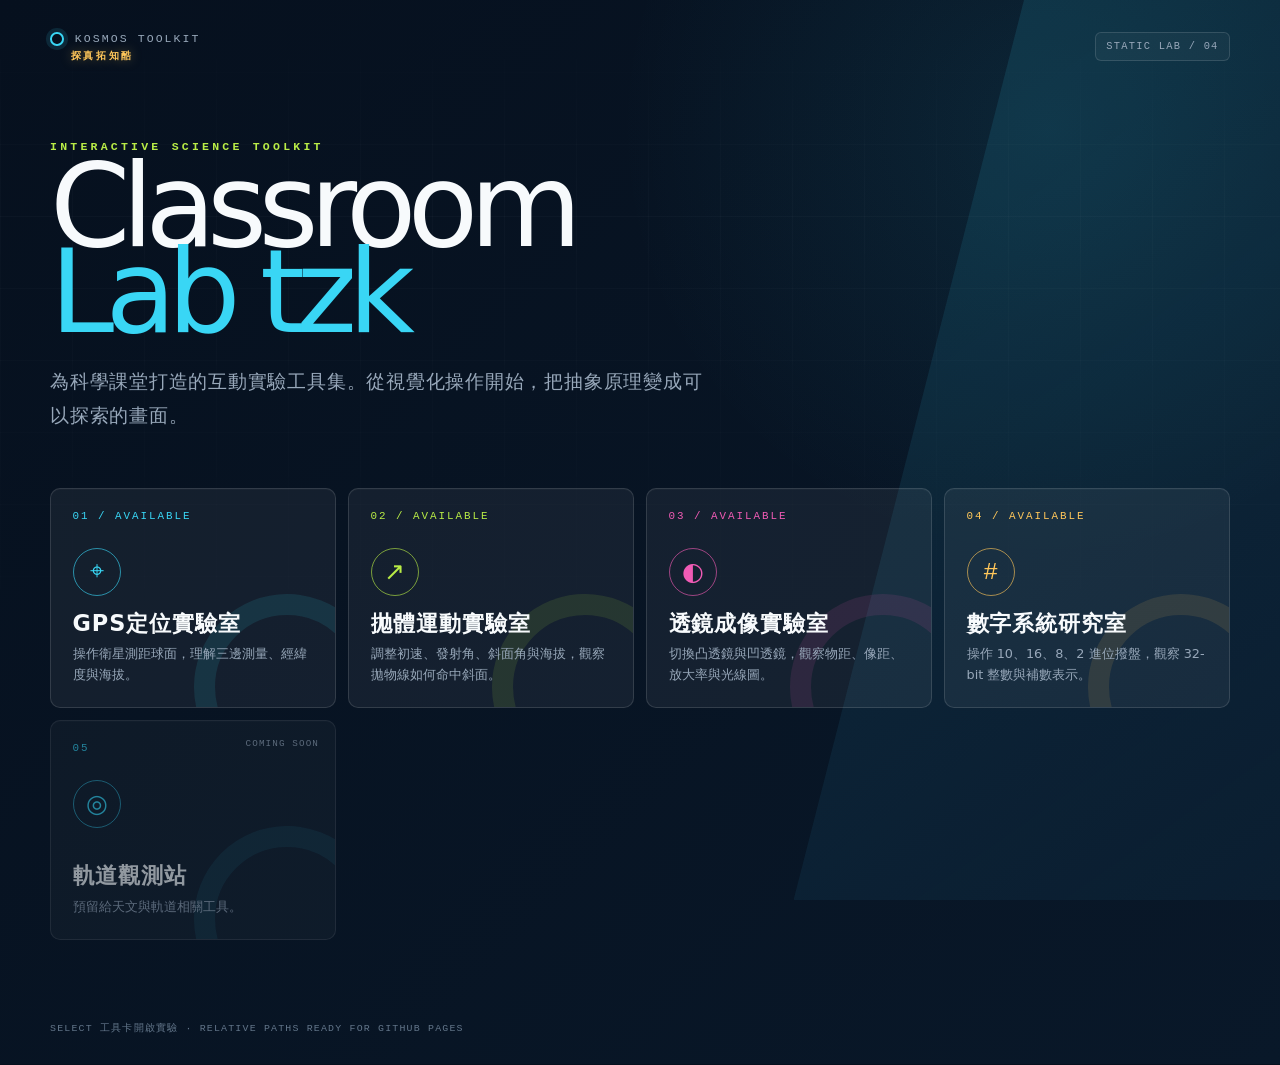
==== index.html @ 34e05690 "Refine lab interfaces and add MIT license" ====
<!doctype html>
<html lang="zh-Hant-TW">
<head>
    <meta charset="utf-8">
    <meta name="viewport" content="width=device-width, initial-scale=1">
    <meta name="description" content="為科學課堂打造的互動實驗工具集。">
    <meta name="theme-color" content="#06101e">
    <title>Classroom Lab tzk</title>
    <link rel="stylesheet" href="./assets/css/shared.css">
    <link rel="stylesheet" href="./assets/css/home.css">
</head>
<body>
    <div class="home-shell">
        <header class="home-header">
            <div class="home-brand" aria-label="Kosmos Toolkit，探真拓知酷">
                <div class="brand-mark">Kosmos Toolkit</div>
                <p class="brand-tagline">探真拓知酷</p>
            </div>
            <span class="version-pill">STATIC LAB / 04</span>
        </header>

        <main class="home-main">
            <section class="hero" aria-labelledby="site-title">
                <p class="eyebrow">Interactive science toolkit</p>
                <h1 class="hero-title" id="site-title">Classroom<span>Lab tzk</span></h1>
                <p class="hero-copy">為科學課堂打造的互動實驗工具集。從視覺化操作開始，把抽象原理變成可以探索的畫面。</p>
            </section>

            <section class="tool-grid" aria-label="工具列表">
                <a class="tool-card tool-card--cyan" href="./gps_3d/gps_3d.html">
                    <span class="tool-number">01 / AVAILABLE</span>
                    <span class="tool-icon" aria-hidden="true">⌖</span>
                    <h2>GPS定位實驗室</h2>
                    <p>操作衛星測距球面，理解三邊測量、經緯度與海拔。</p>
                </a>

                <a class="tool-card tool-card--lime" href="./projectilemotion/projectilemotion.html">
                    <span class="tool-number">02 / AVAILABLE</span>
                    <span class="tool-icon" aria-hidden="true">↗</span>
                    <h2>拋體運動實驗室</h2>
                    <p>調整初速、發射角、斜面角與海拔，觀察拋物線如何命中斜面。</p>
                </a>

                <a class="tool-card tool-card--magenta" href="./lens/lens.html">
                    <span class="tool-number">03 / AVAILABLE</span>
                    <span class="tool-icon" aria-hidden="true">◐</span>
                    <h2>透鏡成像實驗室</h2>
                    <p>切換凸透鏡與凹透鏡，觀察物距、像距、放大率與光線圖。</p>
                </a>

                <a class="tool-card tool-card--amber" href="./son/son.html">
                    <span class="tool-number">04 / AVAILABLE</span>
                    <span class="tool-icon" aria-hidden="true">#</span>
                    <h2>數字系統研究室</h2>
                    <p>操作 10、16、8、2 進位撥盤，觀察 32-bit 整數與補數表示。</p>
                </a>

                <article class="tool-card tool-card--cyan tool-card--soon" aria-disabled="true">
                    <span class="tool-number">05</span>
                    <span class="soon-label">COMING SOON</span>
                    <span class="tool-icon" aria-hidden="true">◎</span>
                    <h2>軌道觀測站</h2>
                    <p>預留給天文與軌道相關工具。</p>
                </article>
            </section>
        </main>

        <footer class="home-footer">SELECT 工具卡開啟實驗 · RELATIVE PATHS READY FOR GITHUB PAGES</footer>
    </div>
</body>
</html>
---- assets/css/shared.css ----
:root {
    color-scheme: dark;
    --ink-950: #06101e;
    --ink-900: #091829;
    --ink-850: #0d2035;
    --ink-800: #122942;
    --panel: rgba(255, 255, 255, 0.055);
    --panel-strong: rgba(255, 255, 255, 0.09);
    --line: rgba(255, 255, 255, 0.13);
    --line-soft: rgba(255, 255, 255, 0.07);
    --text: #f7fafc;
    --muted: #98a8ba;
    --cyan: #39d6f5;
    --lime: #b9ec46;
    --magenta: #f05bb5;
    --amber: #ffc75a;
    --danger: #ff6b7a;
    --success: #62e6a6;
    --font-sans: "Microsoft JhengHei", "Noto Sans TC", system-ui, -apple-system, BlinkMacSystemFont, sans-serif;
    --font-mono: "Cascadia Code", "SFMono-Regular", Consolas, monospace;
}

* {
    box-sizing: border-box;
}

html {
    min-width: 320px;
    background: var(--ink-950);
}

body {
    margin: 0;
    min-height: 100vh;
    color: var(--text);
    background:
        radial-gradient(circle at 82% 12%, rgba(57, 214, 245, 0.09), transparent 27rem),
        linear-gradient(135deg, var(--ink-950), var(--ink-900));
    font-family: var(--font-sans);
    -webkit-font-smoothing: antialiased;
}

button,
input,
select {
    font: inherit;
}

button,
a {
    -webkit-tap-highlight-color: transparent;
}

a {
    color: inherit;
    text-decoration: none;
}

button {
    color: inherit;
}

:focus-visible {
    outline: 2px solid var(--cyan);
    outline-offset: 3px;
}

.eyebrow {
    margin: 0;
    color: var(--lime);
    font-family: var(--font-mono);
    font-size: 0.72rem;
    font-weight: 700;
    letter-spacing: 0.28em;
    text-transform: uppercase;
}

.brand-mark {
    display: inline-flex;
    align-items: center;
    gap: 0.7rem;
    color: var(--muted);
    font-family: var(--font-mono);
    font-size: 0.72rem;
    letter-spacing: 0.18em;
    text-transform: uppercase;
}

.brand-mark::before {
    width: 0.6rem;
    height: 0.6rem;
    border: 2px solid var(--cyan);
    border-radius: 50%;
    box-shadow: 0 0 0 4px rgba(57, 214, 245, 0.12);
    content: "";
}

.screen-reader-only {
    position: absolute;
    width: 1px;
    height: 1px;
    padding: 0;
    margin: -1px;
    overflow: hidden;
    clip: rect(0, 0, 0, 0);
    white-space: nowrap;
    border: 0;
}

@media (prefers-reduced-motion: reduce) {
    *,
    *::before,
    *::after {
        scroll-behavior: auto !important;
        animation-duration: 0.01ms !important;
        animation-iteration-count: 1 !important;
        transition-duration: 0.01ms !important;
    }
}
---- assets/css/home.css ----
body {
    overflow-x: hidden;
}

.home-shell {
    position: relative;
    display: flex;
    min-height: 100vh;
    flex-direction: column;
    isolation: isolate;
}

.home-shell::before {
    position: fixed;
    z-index: -2;
    top: 0;
    right: -12vw;
    width: 50vw;
    height: 100vh;
    background: linear-gradient(145deg, rgba(57, 214, 245, 0.13), rgba(30, 86, 136, 0.08));
    clip-path: polygon(36% 0, 100% 0, 100% 100%, 0 100%);
    content: "";
}

.home-shell::after {
    position: fixed;
    z-index: -1;
    inset: 0;
    background-image:
        linear-gradient(rgba(255, 255, 255, 0.025) 1px, transparent 1px),
        linear-gradient(90deg, rgba(255, 255, 255, 0.018) 1px, transparent 1px);
    background-size: 72px 72px;
    mask-image: linear-gradient(to bottom, transparent, black 22%, transparent 84%);
    pointer-events: none;
    content: "";
}

.home-header,
.home-main,
.home-footer {
    width: min(1180px, calc(100% - 3rem));
    margin-inline: auto;
}

.home-header {
    display: flex;
    align-items: center;
    justify-content: space-between;
    padding-block: 2rem 1rem;
}

.home-brand {
    display: grid;
    gap: 0.32rem;
}

.brand-tagline {
    margin: 0 0 0 1.3rem;
    color: var(--amber);
    font-size: 0.62rem;
    font-weight: 800;
    letter-spacing: 0.26em;
    line-height: 1;
    text-shadow: 0 0 12px rgba(255, 199, 90, 0.34);
    white-space: nowrap;
}

.version-pill {
    padding: 0.45rem 0.65rem;
    border: 1px solid var(--line);
    border-radius: 6px;
    color: var(--muted);
    background: rgba(255, 255, 255, 0.035);
    font-family: var(--font-mono);
    font-size: 0.65rem;
    letter-spacing: 0.12em;
}

.home-main {
    display: flex;
    flex: 1;
    flex-direction: column;
    justify-content: center;
    padding-block: clamp(2rem, 7vh, 5rem);
}

.hero {
    max-width: 780px;
}

.hero-title {
    margin: 0.65rem 0 0;
    font-size: clamp(4rem, 9vw, 7.35rem);
    font-weight: 500;
    letter-spacing: -0.075em;
    line-height: 0.75;
}

.hero-title span {
    display: block;
    color: var(--cyan);
}

.hero-copy {
    max-width: 42rem;
    margin: 1.8rem 0 0;
    color: var(--muted);
    font-size: clamp(1rem, 1.5vw, 1.22rem);
    letter-spacing: 0.04em;
    line-height: 1.8;
}

.tool-grid {
    display: grid;
    margin-top: clamp(2.25rem, 6vh, 4.4rem);
    grid-template-columns: repeat(4, minmax(0, 1fr));
    gap: 0.75rem;
}

.tool-card {
    position: relative;
    display: flex;
    min-height: 220px;
    padding: 1.35rem;
    overflow: hidden;
    border: 1px solid var(--line);
    border-radius: 10px;
    flex-direction: column;
    background: var(--panel);
    box-shadow: inset 0 1px 0 rgba(255, 255, 255, 0.025);
    transition: border-color 180ms ease, background-color 180ms ease, transform 180ms ease;
}

.tool-card::after {
    position: absolute;
    right: -2.8rem;
    bottom: -4.6rem;
    width: 9rem;
    height: 9rem;
    border: 1.35rem solid color-mix(in srgb, var(--card-accent) 11%, transparent);
    border-radius: 50%;
    content: "";
}

a.tool-card:hover {
    border-color: color-mix(in srgb, var(--card-accent) 62%, white 10%);
    background: rgba(255, 255, 255, 0.085);
    transform: translateY(-4px);
}

.tool-card--cyan {
    --card-accent: var(--cyan);
}

.tool-card--lime {
    --card-accent: var(--lime);
}

.tool-card--magenta {
    --card-accent: var(--magenta);
}

.tool-card--amber {
    --card-accent: var(--amber);
}

.tool-number {
    color: var(--card-accent);
    font-family: var(--font-mono);
    font-size: 0.68rem;
    letter-spacing: 0.18em;
}

.tool-icon {
    display: grid;
    width: 3rem;
    height: 3rem;
    margin-top: 1.6rem;
    place-items: center;
    border: 1px solid color-mix(in srgb, var(--card-accent) 62%, transparent);
    border-radius: 50%;
    color: var(--card-accent);
    font-family: var(--font-mono);
    font-size: 1.55rem;
}

.tool-card h2 {
    position: relative;
    z-index: 1;
    margin: auto 0 0.35rem;
    font-size: 1.4rem;
    font-weight: 600;
    letter-spacing: 0.04em;
}

.tool-card p {
    position: relative;
    z-index: 1;
    margin: 0;
    color: var(--muted);
    font-size: 0.8rem;
    line-height: 1.6;
}

.tool-card--soon {
    cursor: default;
    opacity: 0.58;
}

.soon-label {
    position: absolute;
    top: 1.1rem;
    right: 1rem;
    color: var(--muted);
    font-family: var(--font-mono);
    font-size: 0.58rem;
    letter-spacing: 0.12em;
}

.home-footer {
    padding-block: 1.15rem 1.8rem;
    color: #63768a;
    font-family: var(--font-mono);
    font-size: 0.62rem;
    letter-spacing: 0.12em;
}

@media (max-width: 900px) {
    .tool-grid {
        grid-template-columns: repeat(2, minmax(0, 1fr));
    }
}

@media (max-width: 560px) {
    .home-header,
    .home-main,
    .home-footer {
        width: min(100% - 2rem, 1180px);
    }

    .home-header {
        padding-top: 1.25rem;
    }

    .hero-title {
        font-size: clamp(3.6rem, 20vw, 5.2rem);
        line-height: 0.82;
    }

    .tool-grid {
        grid-template-columns: 1fr;
    }

    .tool-card {
        min-height: 190px;
    }
}
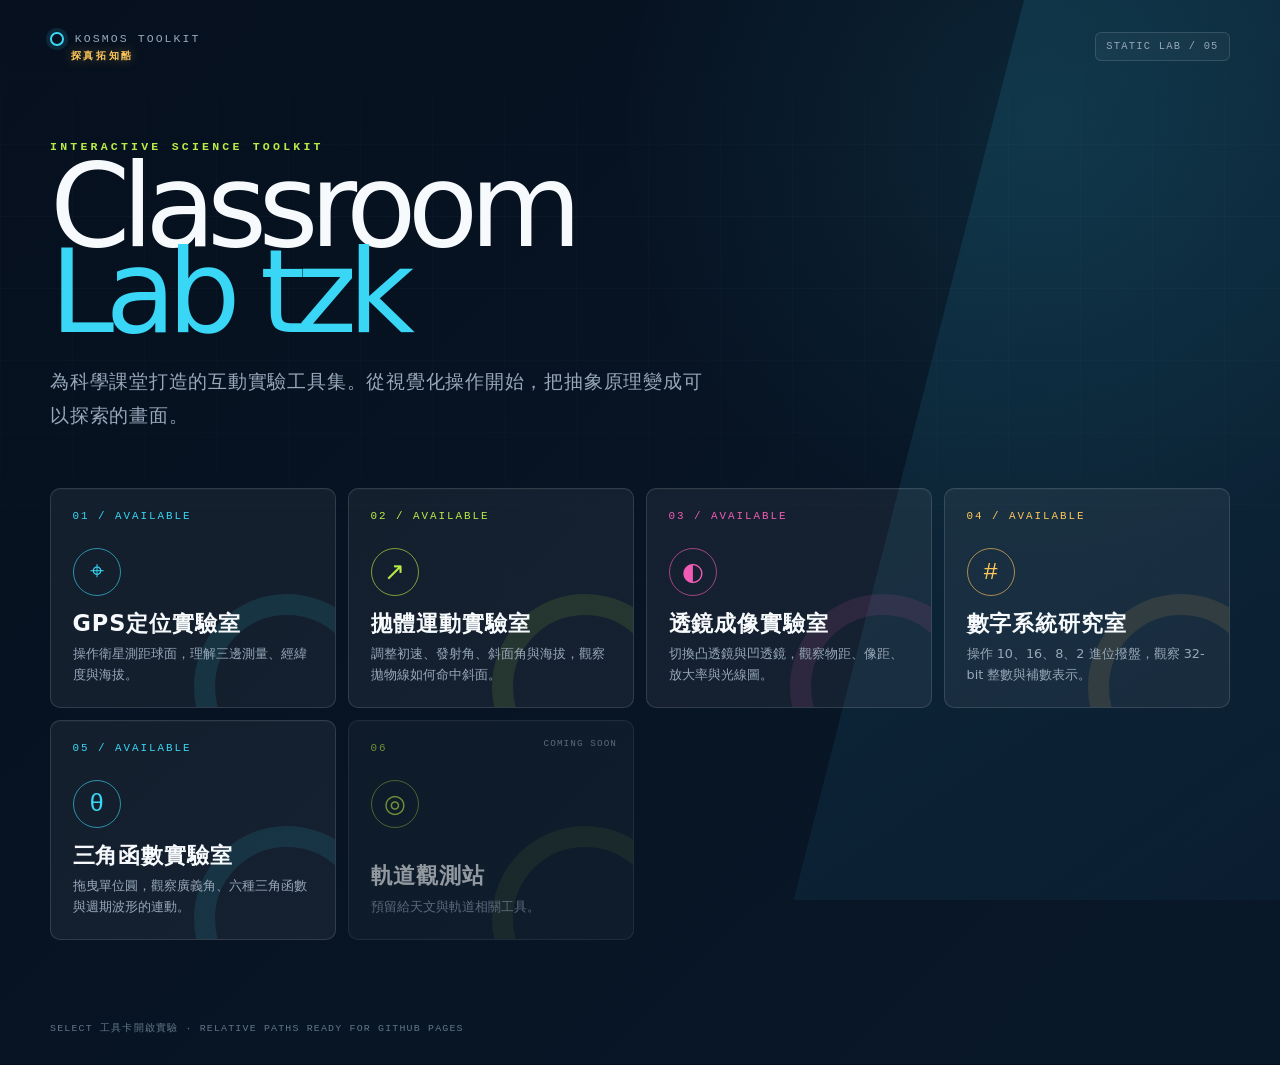
==== commit 4a1285c9: "Add interactive trigonometry laboratory" ====
--- a/index.html
+++ b/index.html
@@ -16,7 +16,7 @@
                 <div class="brand-mark">Kosmos Toolkit</div>
                 <p class="brand-tagline">探真拓知酷</p>
             </div>
-            <span class="version-pill">STATIC LAB / 04</span>
+            <span class="version-pill">STATIC LAB / 05</span>
         </header>
 
         <main class="home-main">
@@ -55,8 +55,15 @@
                     <p>操作 10、16、8、2 進位撥盤，觀察 32-bit 整數與補數表示。</p>
                 </a>
 
-                <article class="tool-card tool-card--cyan tool-card--soon" aria-disabled="true">
-                    <span class="tool-number">05</span>
+                <a class="tool-card tool-card--cyan" href="./trigfun/trigfun.html">
+                    <span class="tool-number">05 / AVAILABLE</span>
+                    <span class="tool-icon" aria-hidden="true">θ</span>
+                    <h2>三角函數實驗室</h2>
+                    <p>拖曳單位圓，觀察廣義角、六種三角函數與週期波形的連動。</p>
+                </a>
+
+                <article class="tool-card tool-card--lime tool-card--soon" aria-disabled="true">
+                    <span class="tool-number">06</span>
                     <span class="soon-label">COMING SOON</span>
                     <span class="tool-icon" aria-hidden="true">◎</span>
                     <h2>軌道觀測站</h2>
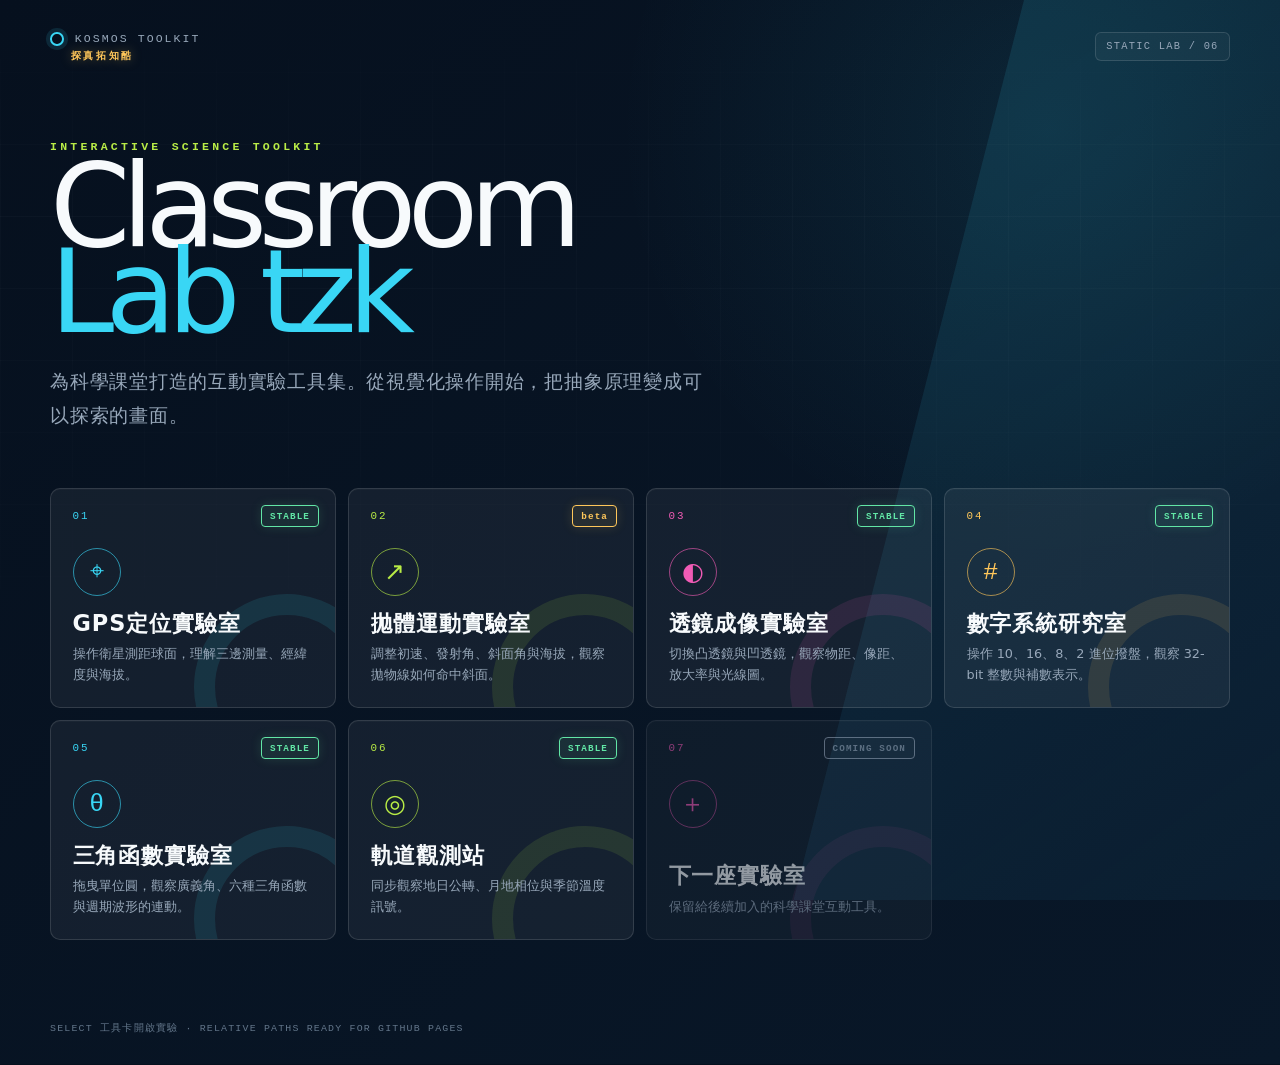
==== commit c81350fa: "Add orbital observatory to classroom toolkit" ====
--- a/index.html
+++ b/index.html
@@ -16,7 +16,7 @@
                 <div class="brand-mark">Kosmos Toolkit</div>
                 <p class="brand-tagline">探真拓知酷</p>
             </div>
-            <span class="version-pill">STATIC LAB / 05</span>
+            <span class="version-pill">STATIC LAB / 06</span>
         </header>
 
         <main class="home-main">
@@ -28,46 +28,59 @@
 
             <section class="tool-grid" aria-label="工具列表">
                 <a class="tool-card tool-card--cyan" href="./gps_3d/gps_3d.html">
-                    <span class="tool-number">01 / AVAILABLE</span>
+                    <span class="tool-number">01</span>
+                    <span class="status-label status-label--stable">STABLE</span>
                     <span class="tool-icon" aria-hidden="true">⌖</span>
                     <h2>GPS定位實驗室</h2>
                     <p>操作衛星測距球面，理解三邊測量、經緯度與海拔。</p>
                 </a>
 
                 <a class="tool-card tool-card--lime" href="./projectilemotion/projectilemotion.html">
-                    <span class="tool-number">02 / AVAILABLE</span>
+                    <span class="tool-number">02</span>
+                    <span class="status-label status-label--beta">beta</span>
                     <span class="tool-icon" aria-hidden="true">↗</span>
                     <h2>拋體運動實驗室</h2>
                     <p>調整初速、發射角、斜面角與海拔，觀察拋物線如何命中斜面。</p>
                 </a>
 
                 <a class="tool-card tool-card--magenta" href="./lens/lens.html">
-                    <span class="tool-number">03 / AVAILABLE</span>
+                    <span class="tool-number">03</span>
+                    <span class="status-label status-label--stable">STABLE</span>
                     <span class="tool-icon" aria-hidden="true">◐</span>
                     <h2>透鏡成像實驗室</h2>
                     <p>切換凸透鏡與凹透鏡，觀察物距、像距、放大率與光線圖。</p>
                 </a>
 
                 <a class="tool-card tool-card--amber" href="./son/son.html">
-                    <span class="tool-number">04 / AVAILABLE</span>
+                    <span class="tool-number">04</span>
+                    <span class="status-label status-label--stable">STABLE</span>
                     <span class="tool-icon" aria-hidden="true">#</span>
                     <h2>數字系統研究室</h2>
                     <p>操作 10、16、8、2 進位撥盤，觀察 32-bit 整數與補數表示。</p>
                 </a>
 
                 <a class="tool-card tool-card--cyan" href="./trigfun/trigfun.html">
-                    <span class="tool-number">05 / AVAILABLE</span>
+                    <span class="tool-number">05</span>
+                    <span class="status-label status-label--stable">STABLE</span>
                     <span class="tool-icon" aria-hidden="true">θ</span>
                     <h2>三角函數實驗室</h2>
                     <p>拖曳單位圓，觀察廣義角、六種三角函數與週期波形的連動。</p>
                 </a>
 
-                <article class="tool-card tool-card--lime tool-card--soon" aria-disabled="true">
+                <a class="tool-card tool-card--lime" href="./ogo/ogo.html">
                     <span class="tool-number">06</span>
-                    <span class="soon-label">COMING SOON</span>
+                    <span class="status-label status-label--stable">STABLE</span>
                     <span class="tool-icon" aria-hidden="true">◎</span>
                     <h2>軌道觀測站</h2>
-                    <p>預留給天文與軌道相關工具。</p>
+                    <p>同步觀察地日公轉、月地相位與季節溫度訊號。</p>
+                </a>
+
+                <article class="tool-card tool-card--magenta tool-card--soon" aria-disabled="true">
+                    <span class="tool-number">07</span>
+                    <span class="status-label status-label--soon">COMING SOON</span>
+                    <span class="tool-icon" aria-hidden="true">＋</span>
+                    <h2>下一座實驗室</h2>
+                    <p>保留給後續加入的科學課堂互動工具。</p>
                 </article>
             </section>
         </main>
--- a/assets/css/home.css
+++ b/assets/css/home.css
@@ -207,14 +207,34 @@
     opacity: 0.58;
 }
 
-.soon-label {
+.status-label {
     position: absolute;
-    top: 1.1rem;
+    top: 1rem;
     right: 1rem;
-    color: var(--muted);
+    padding: 0.3rem 0.5rem;
+    border: 1px solid currentColor;
+    border-radius: 4px;
     font-family: var(--font-mono);
     font-size: 0.58rem;
+    font-weight: 800;
     letter-spacing: 0.12em;
+}
+
+.status-label--stable {
+    color: var(--success);
+    background: rgba(98, 230, 166, 0.07);
+    box-shadow: 0 0 12px rgba(98, 230, 166, 0.13);
+}
+
+.status-label--beta {
+    color: var(--amber);
+    background: rgba(255, 199, 90, 0.08);
+    box-shadow: 0 0 12px rgba(255, 199, 90, 0.14);
+}
+
+.status-label--soon {
+    color: var(--muted);
+    background: rgba(152, 168, 186, 0.06);
 }
 
 .home-footer {
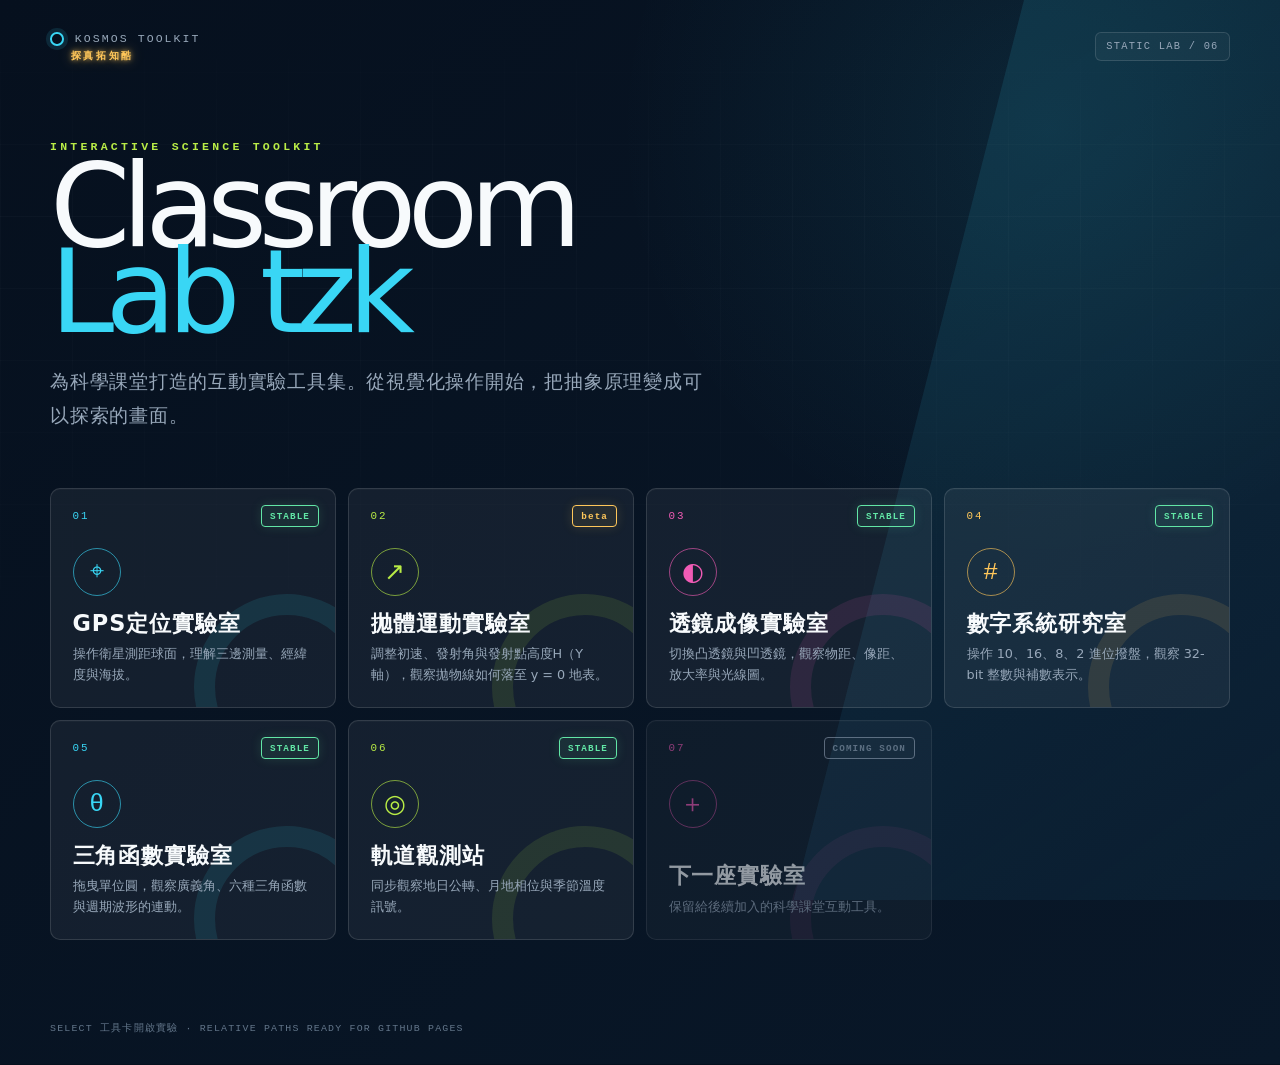
==== commit 7eb3e31f: "Revise projectile motion lab controls" ====
--- a/index.html
+++ b/index.html
@@ -40,7 +40,7 @@
                     <span class="status-label status-label--beta">beta</span>
                     <span class="tool-icon" aria-hidden="true">↗</span>
                     <h2>拋體運動實驗室</h2>
-                    <p>調整初速、發射角、斜面角與海拔，觀察拋物線如何命中斜面。</p>
+                    <p>調整初速、發射角與發射點高度H（Y軸），觀察拋物線如何落至 y = 0 地表。</p>
                 </a>
 
                 <a class="tool-card tool-card--magenta" href="./lens/lens.html">
--- a/assets/css/home.css
+++ b/assets/css/home.css
@@ -61,7 +61,9 @@
     font-weight: 800;
     letter-spacing: 0.26em;
     line-height: 1;
-    text-shadow: 0 0 12px rgba(255, 199, 90, 0.34);
+    text-shadow:
+        0 0 5px rgba(255, 199, 90, 0.78),
+        0 0 14px rgba(255, 199, 90, 0.46);
     white-space: nowrap;
 }
 
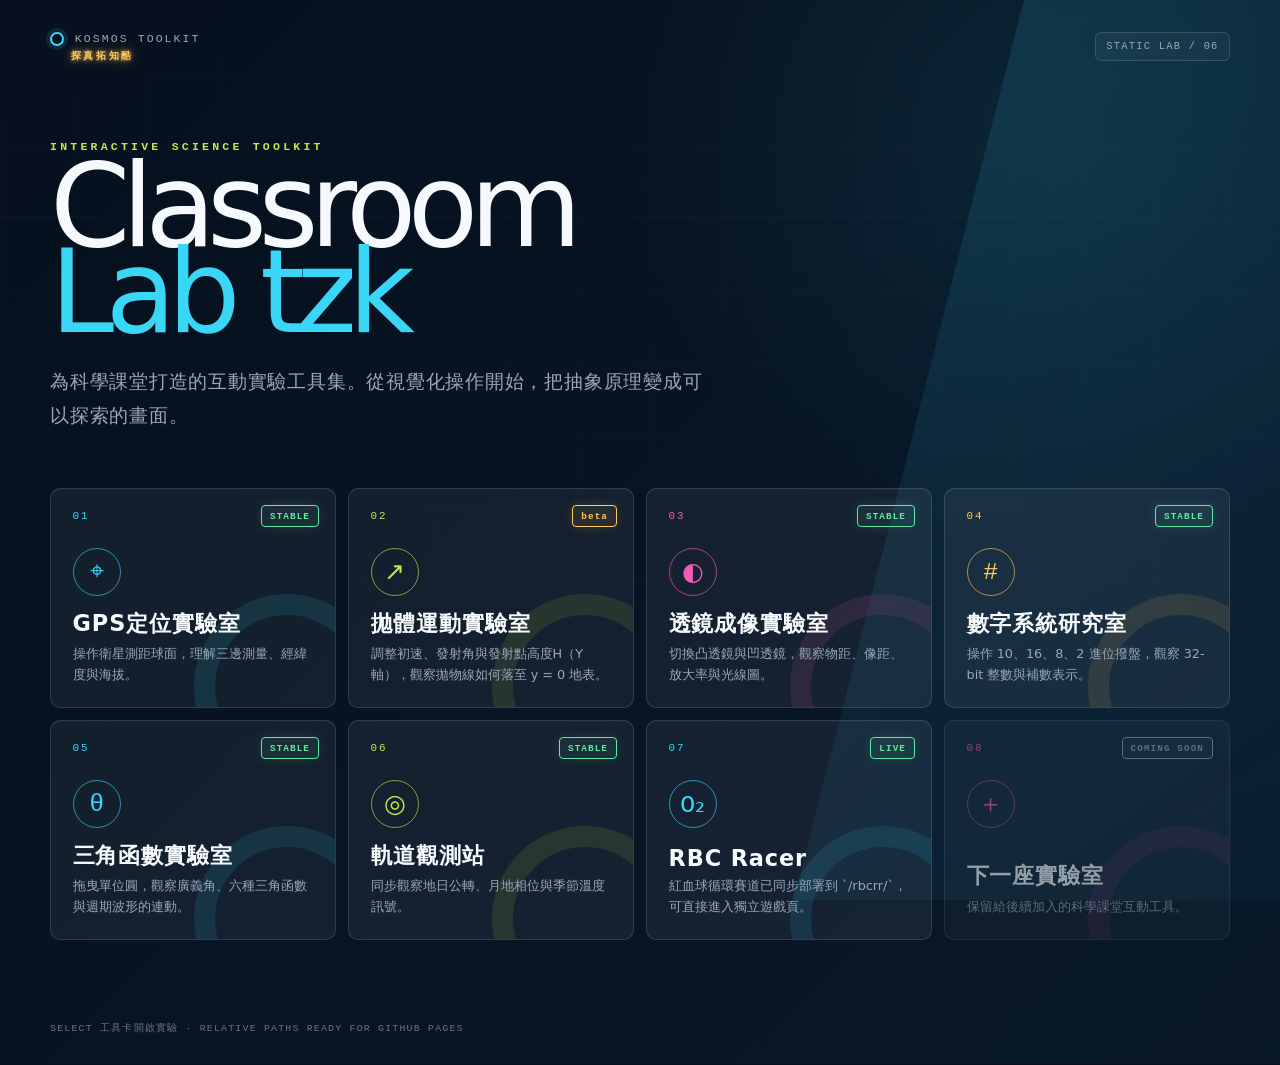
==== commit cac4a578: "feat: add rbcrr launch path" ====
--- a/index.html
+++ b/index.html
@@ -75,8 +75,16 @@
                     <p>同步觀察地日公轉、月地相位與季節溫度訊號。</p>
                 </a>
 
+                <a class="tool-card tool-card--cyan" href="/rbcrr/">
+                    <span class="tool-number">07</span>
+                    <span class="status-label status-label--stable">LIVE</span>
+                    <span class="tool-icon" aria-hidden="true">O₂</span>
+                    <h2>RBC Racer</h2>
+                    <p>紅血球循環賽道已同步部署到 `/rbcrr/`，可直接進入獨立遊戲頁。</p>
+                </a>
+
                 <article class="tool-card tool-card--magenta tool-card--soon" aria-disabled="true">
-                    <span class="tool-number">07</span>
+                    <span class="tool-number">08</span>
                     <span class="status-label status-label--soon">COMING SOON</span>
                     <span class="tool-icon" aria-hidden="true">＋</span>
                     <h2>下一座實驗室</h2>
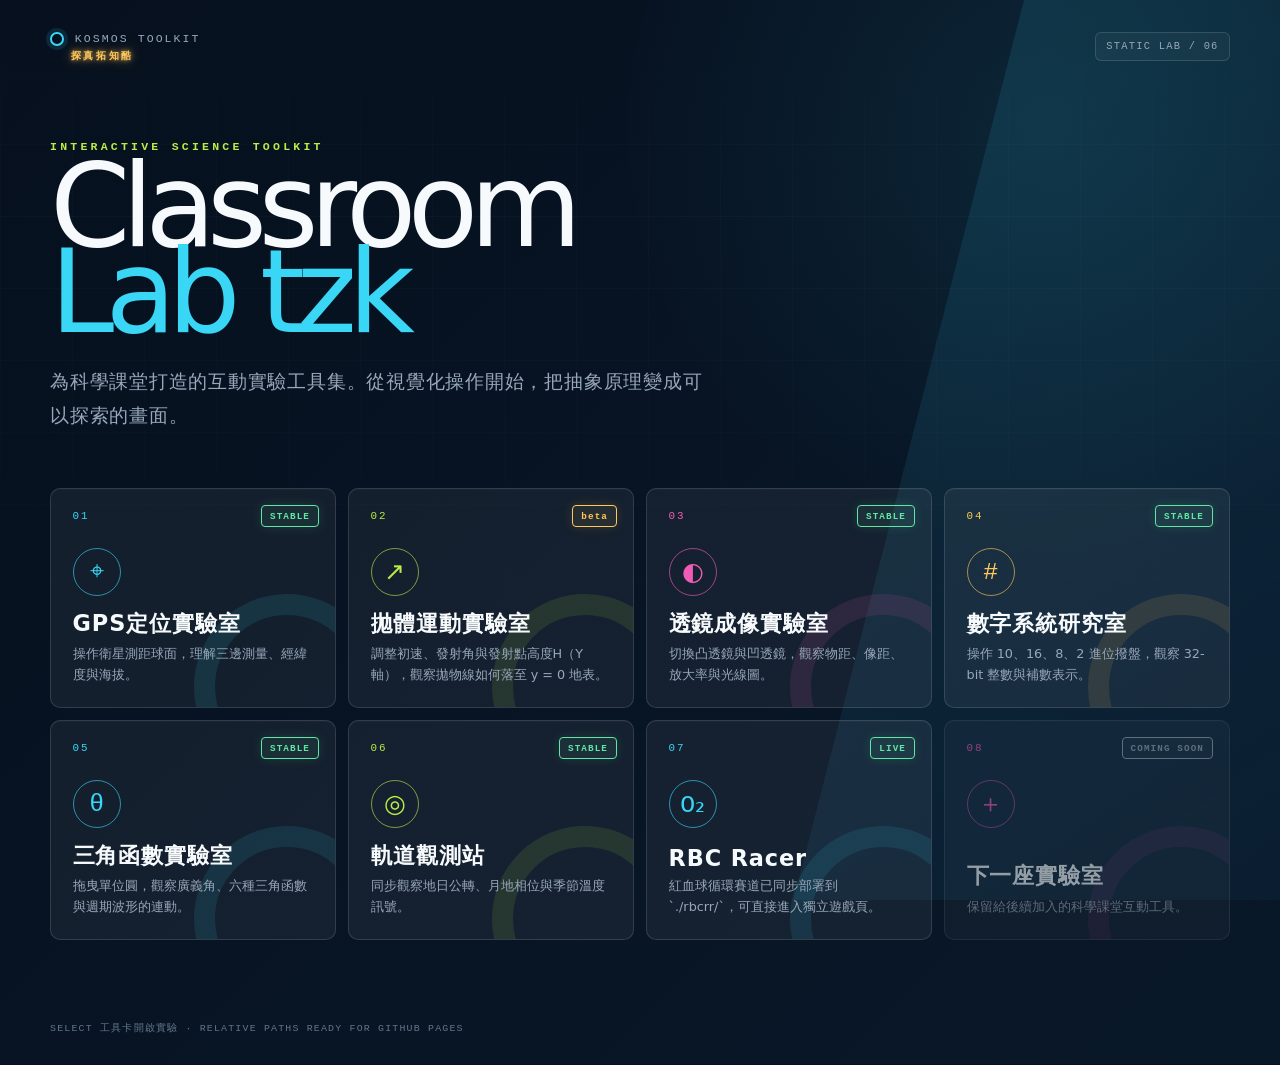
==== commit ef95f6f2: "fix: point rbcrr link to subpath" ====
--- a/index.html
+++ b/index.html
@@ -75,12 +75,12 @@
                     <p>同步觀察地日公轉、月地相位與季節溫度訊號。</p>
                 </a>
 
-                <a class="tool-card tool-card--cyan" href="/rbcrr/">
+                <a class="tool-card tool-card--cyan" href="./rbcrr/">
                     <span class="tool-number">07</span>
                     <span class="status-label status-label--stable">LIVE</span>
                     <span class="tool-icon" aria-hidden="true">O₂</span>
                     <h2>RBC Racer</h2>
-                    <p>紅血球循環賽道已同步部署到 `/rbcrr/`，可直接進入獨立遊戲頁。</p>
+                    <p>紅血球循環賽道已同步部署到 `./rbcrr/`，可直接進入獨立遊戲頁。</p>
                 </a>
 
                 <article class="tool-card tool-card--magenta tool-card--soon" aria-disabled="true">
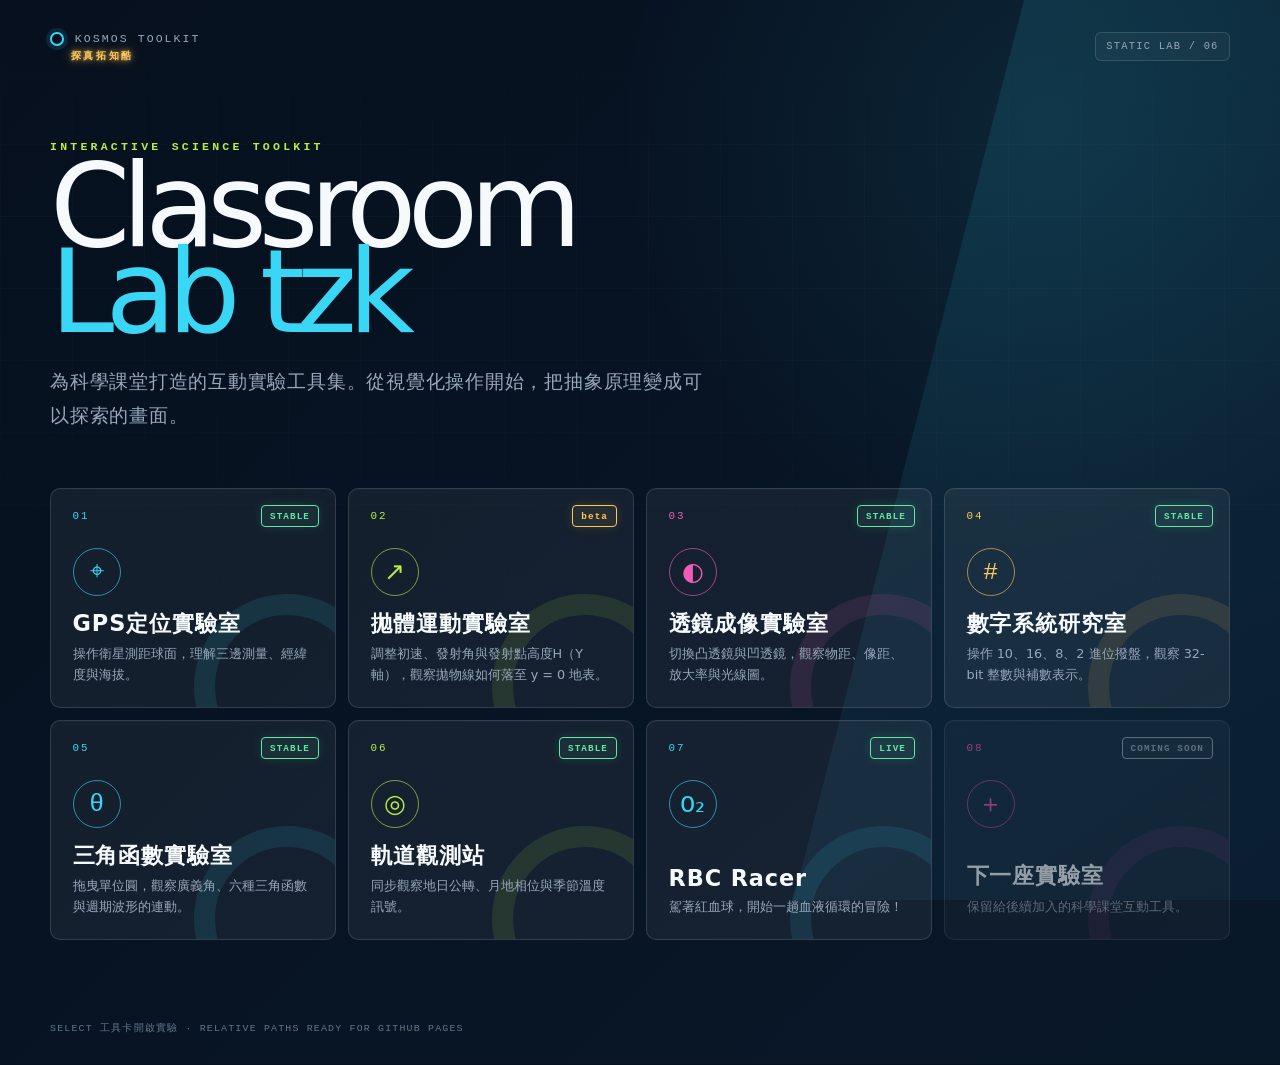
==== commit 403ec81f: "copy: update rbc racer summary" ====
--- a/index.html
+++ b/index.html
@@ -80,7 +80,7 @@
                     <span class="status-label status-label--stable">LIVE</span>
                     <span class="tool-icon" aria-hidden="true">O₂</span>
                     <h2>RBC Racer</h2>
-                    <p>紅血球循環賽道已同步部署到 `./rbcrr/`，可直接進入獨立遊戲頁。</p>
+                    <p>駕著紅血球，開始一趟血液循環的冒險！</p>
                 </a>
 
                 <article class="tool-card tool-card--magenta tool-card--soon" aria-disabled="true">
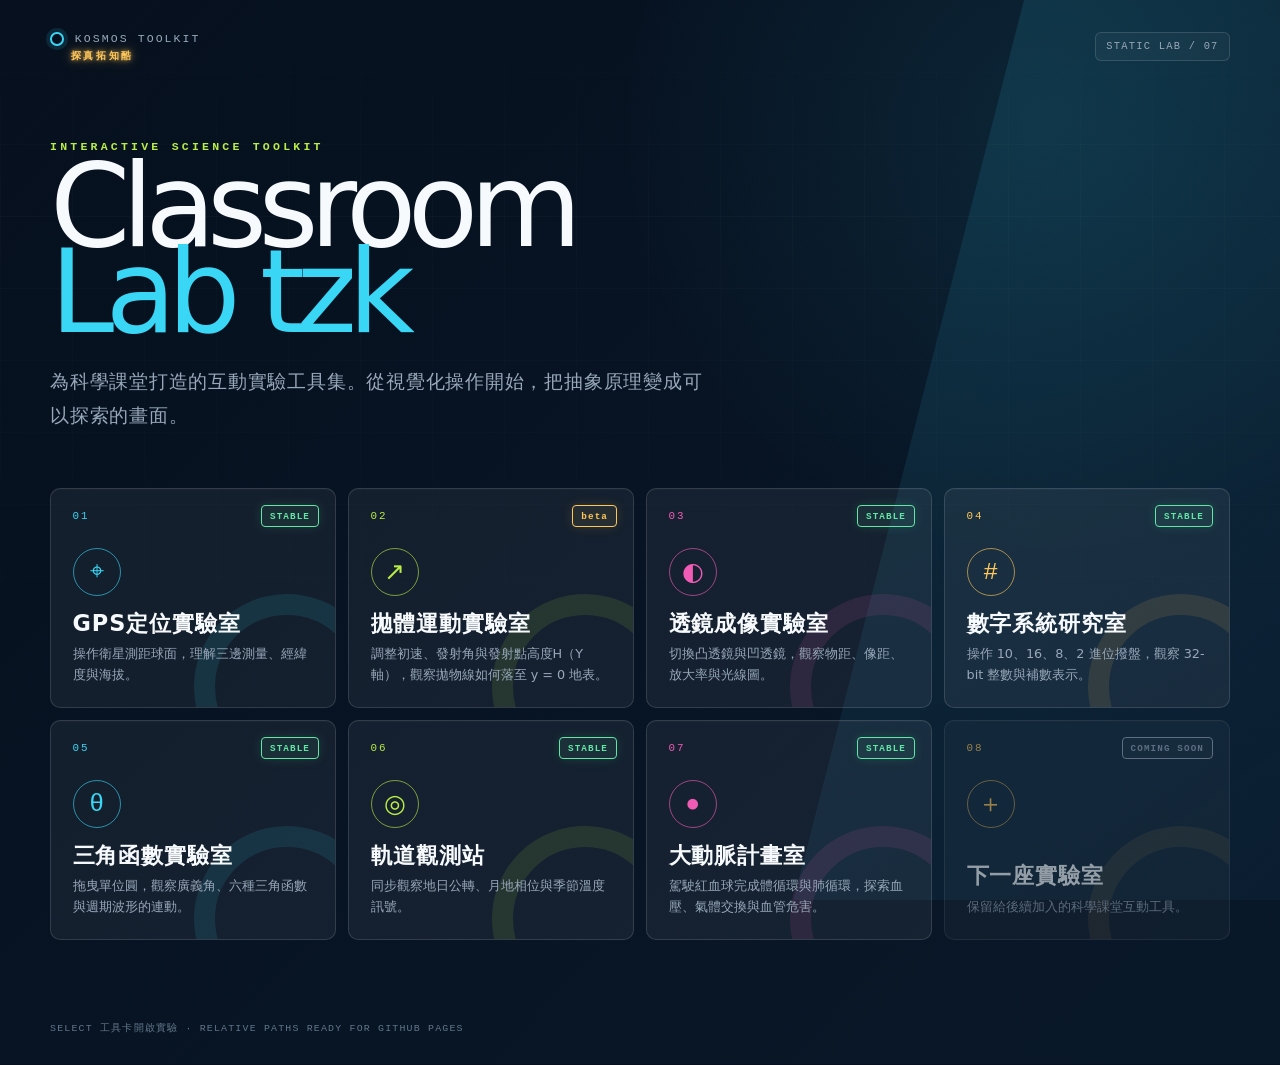
==== commit 654dfc71: "feat: integrate Project Aorta as tool 07" ====
--- a/index.html
+++ b/index.html
@@ -16,7 +16,7 @@
                 <div class="brand-mark">Kosmos Toolkit</div>
                 <p class="brand-tagline">探真拓知酷</p>
             </div>
-            <span class="version-pill">STATIC LAB / 06</span>
+            <span class="version-pill">STATIC LAB / 07</span>
         </header>
 
         <main class="home-main">
@@ -75,15 +75,15 @@
                     <p>同步觀察地日公轉、月地相位與季節溫度訊號。</p>
                 </a>
 
-                <a class="tool-card tool-card--cyan" href="./rbcrr/">
+                <a class="tool-card tool-card--magenta" href="./rbcrr/rbcrr.html">
                     <span class="tool-number">07</span>
-                    <span class="status-label status-label--stable">LIVE</span>
-                    <span class="tool-icon" aria-hidden="true">O₂</span>
-                    <h2>RBC Racer</h2>
-                    <p>駕著紅血球，開始一趟血液循環的冒險！</p>
+                    <span class="status-label status-label--stable">STABLE</span>
+                    <span class="tool-icon" aria-hidden="true">●</span>
+                    <h2>大動脈計畫室</h2>
+                    <p>駕駛紅血球完成體循環與肺循環，探索血壓、氣體交換與血管危害。</p>
                 </a>
 
-                <article class="tool-card tool-card--magenta tool-card--soon" aria-disabled="true">
+                <article class="tool-card tool-card--amber tool-card--soon" aria-disabled="true">
                     <span class="tool-number">08</span>
                     <span class="status-label status-label--soon">COMING SOON</span>
                     <span class="tool-icon" aria-hidden="true">＋</span>
